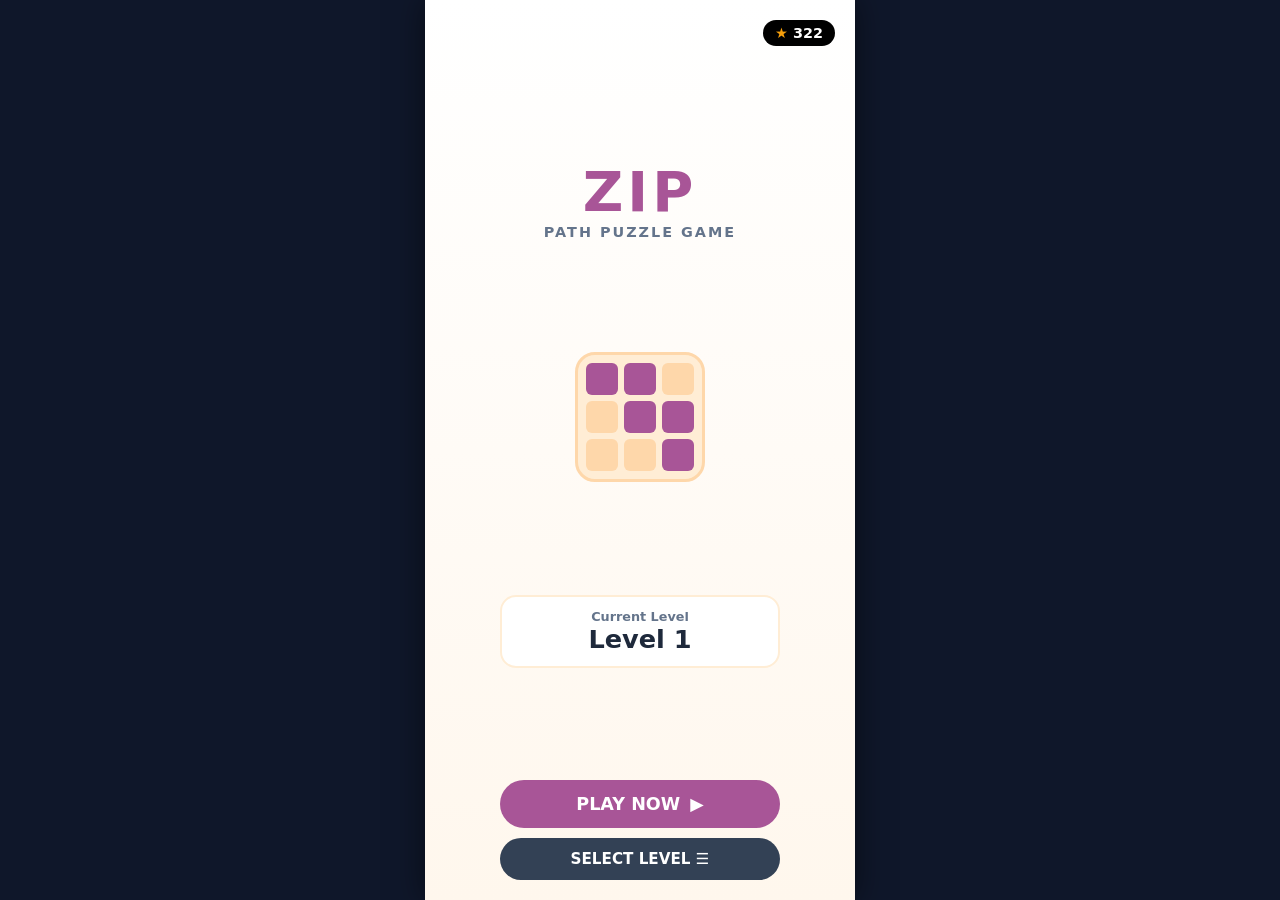
==== index.html @ e4c5a38c "Update index.html" ====
<!DOCTYPE html>
<html lang="en">
<head>
  <meta charset="UTF-8">
  <meta name="viewport" content="width=device-width, initial-scale=1.0, maximum-scale=1.0, user-scalable=no, viewport-fit=cover">
  <title>ZIP Path Puzzle Game</title>
  <link rel="stylesheet" href="style.css">
</head>
<body>

  <div class="mobile-frame">
    
    <!-- NOTIFICATION TOAST BANNER -->
    <div id="toast-banner" class="toast-notification">
      <span>⚠️</span>
      <span id="toast-msg">Level Incomplete!</span>
    </div>

    <!-- HOME SCREEN -->
    <div id="home-screen" class="screen active">
      <div class="home-body">
        <div class="home-top">
          <div class="coin-badge coin-display">322</div>
        </div>
        <div>
          <div class="home-logo">ZIP</div>
          <div class="home-tagline">PATH PUZZLE GAME</div>
        </div>
        <div class="home-illustration">
          <div class="mini-cell active-cell"></div>
          <div class="mini-cell active-cell"></div>
          <div class="mini-cell"></div>
          <div class="mini-cell"></div>
          <div class="mini-cell active-cell"></div>
          <div class="mini-cell active-cell"></div>
          <div class="mini-cell"></div>
          <div class="mini-cell"></div>
          <div class="mini-cell active-cell"></div>
        </div>
        <div class="progress-card">
          <div class="progress-card-title">Current Level</div>
          <div class="progress-card-level" id="home-level-label">Level 1</div>
        </div>
        <div class="home-buttons-group">
          <button class="btn-play-now" id="home-play-btn" type="button">
            <span>PLAY NOW</span>
            <span>▶</span>
          </button>
          <button class="btn-home-menu" id="home-menu-btn" type="button">SELECT LEVEL ☰</button>
        </div>
      </div>
    </div>

    <!-- LEVEL MENU SCREEN -->
    <div id="menu-screen" class="screen">
      <div class="top-bar">
        <button class="icon-btn" id="menu-back-btn">‹</button>
        <div style="font-weight: bold; font-size: 1rem;">Select Level</div>
        <div class="coin-badge coin-display">322</div>
      </div>
      <div class="jump-level-box">
        <input type="number" id="jump-input" placeholder="Enter Level (e.g. 105)" min="1">
        <button id="jump-btn">Go</button>
      </div>
      <div class="level-container">
        <div id="level-grid-menu" class="level-grid"></div>
      </div>
      <div class="pagination-bar">
        <button id="prev-page-btn">‹ Prev</button>
        <span id="page-info-label" style="font-weight:bold; font-size:0.8rem;">Page 1</span>
        <button id="next-page-btn">Next ›</button>
      </div>
    </div>

    <!-- GAME PLAY SCREEN -->
    <div id="game-screen" class="screen">
      <div class="top-bar">
        <button class="icon-btn" id="open-menu-btn">‹</button>
        <div style="text-align:center;">
          <div class="zip-logo-img">ZIP</div>
          <div class="level-subtitle" id="level-display">Level 1</div>
        </div>
        <div class="coin-badge coin-display">322</div>
      </div>

      <div class="game-body">
        <div class="grid-container" id="grid-container">
          <svg class="svg-layer" id="svg-path-layer"></svg>
          <div id="grid" class="grid-board"></div>
        </div>
      </div>

      <div class="action-container">
        <button class="btn-clean" id="clean-btn">
          <span>Clean</span>
          <span style="font-size:0.8rem;">8 ★</span>
        </button>
        <button class="btn-share" id="share-btn">
          <span>➔</span>
          <span>Share</span>
        </button>
      </div>

      <div class="ad-banner">
        <div style="display:flex; align-items:center; gap:8px;">
          <div style="background:var(--coin-yellow); width:24px; height:24px; border-radius:50%; display:flex; align-items:center; justify-content:center; color:white; font-size:0.75rem;">★</div>
          <div>
            <div style="font-weight: bold; font-size: 0.75rem;">Remove ads</div>
            <div style="font-size: 0.65rem; color: #64748b;">Get rid of ads forever for $2.99</div>
          </div>
        </div>
      </div>
    </div>

    <!-- WIN MODAL -->
    <div id="win-modal" class="modal">
      <div class="modal-card">
        <h2 style="color:var(--path-color)">Level Cleared! 🎉</h2>
        <p style="margin-top:8px; font-weight: 600; font-size:0.9rem;" id="win-msg">+10 Coins Earned!</p>
        <button class="btn-next" id="next-lvl-btn">Next Level ➔</button>
      </div>
    </div>

  </div>

  <script src="script.js"></script>
</body>
</html>
---- style.css ----
:root {
  --bg-color: #ffffff;
  --grid-bg: #ffedd5;
  --grid-line: #fed7aa;
  --path-color: #a85597;
  --circle-green: #22c55e;
  --btn-cyan: #06b6d4;
  --btn-orange: #f97316;
  --coin-yellow: #f59e0b;
  --card-purple: #8b5cf6;
  --card-locked: #94a3b8;
  --wall-color: #ef4444;
}

* {
  box-sizing: border-box;
  margin: 0;
  padding: 0;
  font-family:
    "Segoe UI",
    system-ui,
    -apple-system,
    sans-serif;
  user-select: none;
  -webkit-user-select: none;
  touch-action: manipulation;
}

html,
body {
  width: 100%;
  height: 100%;
  overflow: hidden;
  background-color: #0f172a;
  display: flex;
  justify-content: center;
  align-items: center;
}

.mobile-frame {
  width: 100vw;
  height: 100dvh;
  max-width: 430px;
  background: var(--bg-color);
  box-shadow: 0 0 30px rgba(0, 0, 0, 0.5);
  display: flex;
  flex-direction: column;
  position: relative;
  overflow: hidden;
}

/* IN-APP NOTIFICATION TOAST BAR */
.toast-notification {
  position: absolute;
  top: -70px;
  left: 50%;
  transform: translateX(-50%);
  width: 90%;
  max-width: 380px;
  background: #ef4444;
  color: white;
  padding: 12px 16px;
  border-radius: 12px;
  font-size: 0.85rem;
  font-weight: 700;
  text-align: center;
  box-shadow: 0 8px 20px rgba(239, 68, 68, 0.4);
  z-index: 200;
  transition: top 0.4s cubic-bezier(0.175, 0.885, 0.32, 1.275);
  display: flex;
  align-items: center;
  justify-content: center;
  gap: 8px;
}

.toast-notification.show {
  top: 15px;
}

.screen {
  display: none;
  flex-direction: column;
  height: 100%;
  width: 100%;
}

.screen.active {
  display: flex;
}

.coin-badge {
  background: #000000;
  color: #ffffff;
  padding: 5px 12px;
  border-radius: 20px;
  font-weight: bold;
  font-size: 0.9rem;
  display: flex;
  align-items: center;
  gap: 5px;
}

.coin-badge::before {
  content: "★";
  color: var(--coin-yellow);
}

.home-body {
  flex: 1;
  display: flex;
  flex-direction: column;
  align-items: center;
  justify-content: space-between;
  padding: 20px;
  background: linear-gradient(180deg, #ffffff 0%, #fff7ed 100%);
  text-align: center;
}

.home-top {
  width: 100%;
  display: flex;
  justify-content: flex-end;
}
.home-logo {
  font-size: 3.5rem;
  font-weight: 900;
  color: var(--path-color);
  letter-spacing: 4px;
}
.home-tagline {
  font-size: 0.9rem;
  font-weight: 700;
  color: #64748b;
  letter-spacing: 2px;
}

.home-illustration {
  width: min(35vw, 130px);
  height: min(35vw, 130px);
  background: var(--grid-bg);
  border: 3px solid var(--grid-line);
  border-radius: 20px;
  display: grid;
  grid-template-columns: repeat(3, 1fr);
  gap: 6px;
  padding: 8px;
}

.home-illustration .mini-cell {
  background: #fed7aa;
  border-radius: 6px;
}
.home-illustration .mini-cell.active-cell {
  background: var(--path-color);
}

.progress-card {
  background: #ffffff;
  border: 2px solid #ffedd5;
  padding: 12px 25px;
  border-radius: 16px;
  width: 100%;
  max-width: 280px;
}

.progress-card-title {
  font-size: 0.8rem;
  color: #64748b;
  font-weight: 700;
}
.progress-card-level {
  font-size: 1.6rem;
  font-weight: 900;
  color: #1e293b;
}

.home-buttons-group {
  width: 100%;
  max-width: 280px;
  display: flex;
  flex-direction: column;
  gap: 10px;
}

.btn-play-now {
  background: var(--path-color);
  color: white;
  border: none;
  padding: 14px;
  border-radius: 30px;
  font-size: 1.1rem;
  font-weight: 900;
  cursor: pointer;
  display: flex;
  align-items: center;
  justify-content: center;
  gap: 10px;
}

.btn-home-menu {
  background: #334155;
  color: white;
  border: none;
  padding: 12px;
  border-radius: 30px;
  font-size: 0.95rem;
  font-weight: 800;
  cursor: pointer;
}

.top-bar {
  padding: 10px 15px;
  display: flex;
  justify-content: space-between;
  align-items: center;
  background: #ffffff;
  border-bottom: 1px solid #f1f5f9;
  height: 60px;
  flex-shrink: 0;
}

.icon-btn {
  background: none;
  border: none;
  font-size: 1.8rem;
  font-weight: bold;
  color: #334155;
  cursor: pointer;
}
.zip-logo-img {
  font-size: 1.6rem;
  font-weight: 900;
  color: var(--path-color);
  line-height: 1;
}
.level-subtitle {
  font-size: 0.85rem;
  font-weight: 700;
  color: #1e293b;
}

.jump-level-box {
  padding: 8px 15px;
  background: #f8fafc;
  display: flex;
  gap: 8px;
  border-bottom: 1px solid #e2e8f0;
}
.jump-level-box input {
  flex: 1;
  padding: 8px;
  border: 1px solid #cbd5e1;
  border-radius: 8px;
}
.jump-level-box button {
  background: var(--path-color);
  color: white;
  border: none;
  padding: 8px 15px;
  border-radius: 8px;
  font-weight: bold;
}

.level-container {
  flex: 1;
  overflow-y: auto;
  padding: 12px;
}
.level-grid {
  display: grid;
  grid-template-columns: repeat(4, 1fr);
  gap: 8px;
}

.btn-level-select {
  background: var(--card-purple);
  color: white;
  border: none;
  border-radius: 10px;
  padding: 10px 0;
  font-size: 0.9rem;
  font-weight: bold;
}
.btn-level-select.locked {
  background: var(--card-locked);
  opacity: 0.6;
}

.pagination-bar {
  display: flex;
  justify-content: space-between;
  align-items: center;
  padding: 8px 15px;
  background: #ffffff;
  border-top: 1px solid #e2e8f0;
}
.pagination-bar button {
  background: #334155;
  color: white;
  border: none;
  padding: 6px 12px;
  border-radius: 8px;
  font-weight: bold;
}

.game-body {
  flex: 1;
  display: flex;
  align-items: center;
  justify-content: center;
  padding: 10px;
  overflow: hidden;
}

.grid-container {
  position: relative;
  background: var(--grid-bg);
  border: 3px solid var(--grid-line);
  border-radius: 12px;
  overflow: hidden;
  max-width: calc(100vw - 30px);
  max-height: calc(100dvh - 220px);
}

.grid-board {
  display: grid;
  touch-action: none;
  position: relative;
  z-index: 2;
}
.svg-layer {
  position: absolute;
  top: 0;
  left: 0;
  width: 100%;
  height: 100%;
  z-index: 3;
  pointer-events: none;
}

.cell {
  box-sizing: border-box;
  border: 1px solid var(--grid-line);
  display: flex;
  align-items: center;
  justify-content: center;
  position: relative;
}

.cell.visited {
  background-color: rgba(168, 85, 151, 0.15) !important;
}

.num-badge {
  width: min(70%, 32px);
  height: min(70%, 32px);
  background-color: var(--circle-green);
  color: white;
  border-radius: 50%;
  display: flex;
  align-items: center;
  justify-content: center;
  font-weight: 800;
  font-size: min(3.2vw, 0.85rem);
  z-index: 10;
  border: 2px solid #ffffff;
  box-shadow: 0 2px 4px rgba(0, 0, 0, 0.15);
}

.action-container {
  display: flex;
  gap: 12px;
  padding: 10px 15px;
}
.btn-clean {
  flex: 1;
  background: var(--btn-cyan);
  color: white;
  border: none;
  border-radius: 20px;
  padding: 10px 16px;
  font-weight: 800;
  display: flex;
  justify-content: space-between;
}
.btn-share {
  flex: 1;
  background: var(--btn-orange);
  color: white;
  border: none;
  border-radius: 20px;
  padding: 10px 16px;
  font-weight: 800;
  display: flex;
  align-items: center;
  justify-content: center;
  gap: 6px;
}

.ad-banner {
  background: #ffffff;
  padding: 6px 15px;
  border-top: 1px solid #e2e8f0;
  display: flex;
  align-items: center;
  justify-content: space-between;
}

.modal {
  position: absolute;
  top: 0;
  left: 0;
  right: 0;
  bottom: 0;
  background: rgba(15, 23, 42, 0.75);
  backdrop-filter: blur(4px);
  display: none;
  align-items: center;
  justify-content: center;
  z-index: 100;
}
.modal.active {
  display: flex;
}
.modal-card {
  background: white;
  padding: 20px;
  border-radius: 18px;
  text-align: center;
  width: 80%;
}
.btn-next {
  background: var(--path-color);
  color: white;
  border: none;
  padding: 12px;
  border-radius: 10px;
  font-weight: bold;
  margin-top: 12px;
  width: 100%;
}
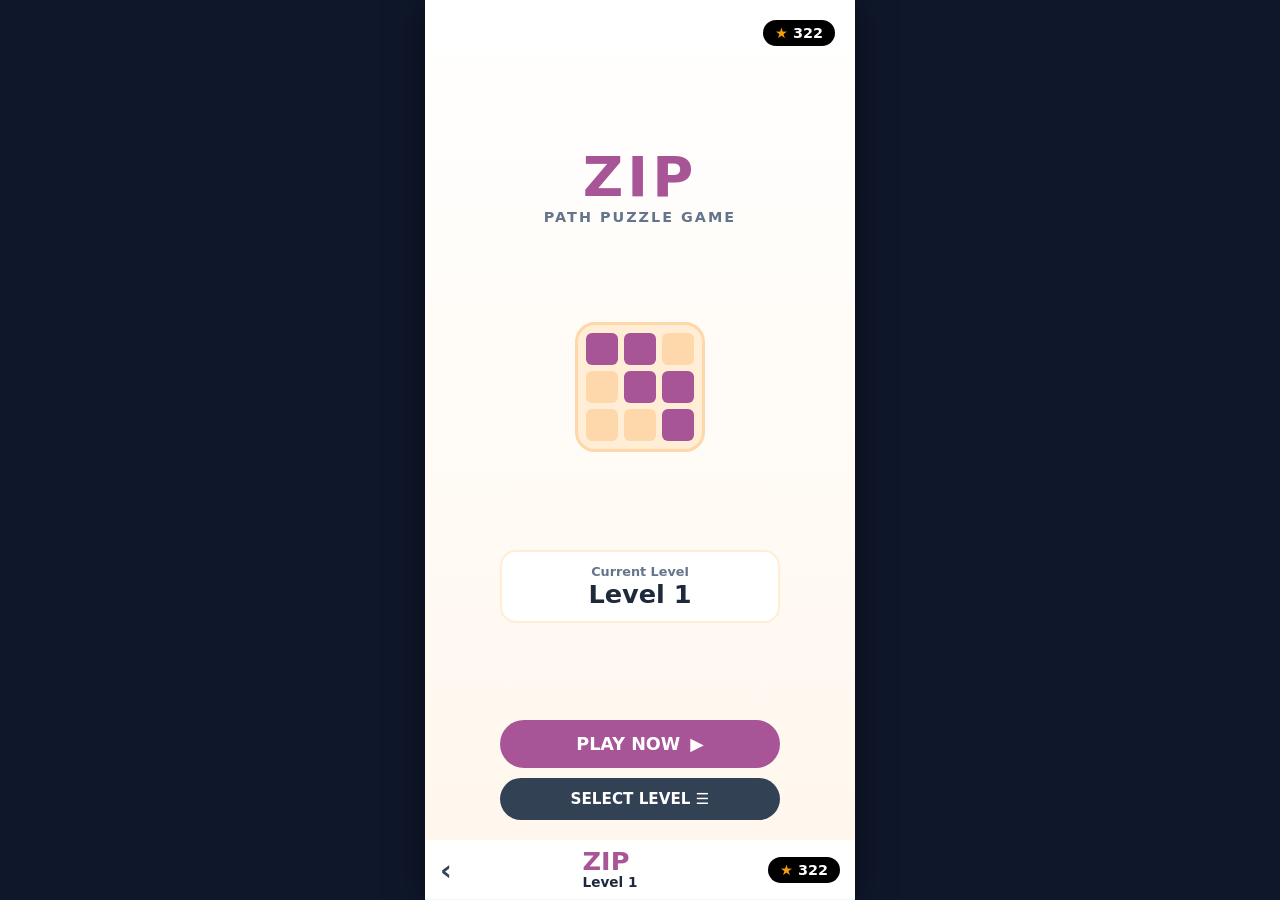
==== commit 29a97956: "Update index.html" ====
--- a/index.html
+++ b/index.html
@@ -73,6 +73,15 @@
     </div>
 
     <!-- GAME PLAY SCREEN -->
+    <div class="top-bar">
+        <button class="icon-btn" id="open-menu-btn">‹</button>
+        <div class="top-bar-center">
+        <div class="zip-logo-img">ZIP</div>
+        <div class="level-subtitle" id="level-display">Level 1</div>
+        </div>
+         <div class="coin-badge coin-display">322</div>
+    </div>
+    
     <div id="game-screen" class="screen">
       <div class="top-bar">
         <button class="icon-btn" id="open-menu-btn">‹</button>
--- a/style.css
+++ b/style.css
@@ -314,19 +314,20 @@
 
 .grid-container {
   position: relative;
-  background: var(--grid-bg);
-  border: 3px solid var(--grid-line);
+  display: inline-block;
+  margin: 0 auto;
+  touch-action: none;
+}
+
+.grid-board {
+  position: relative;
+  z-index: 1;
+  display: grid;
+  gap: 0;
+  background-color: #f3e8f4;
+  border: 2px solid #e0cbe2;
   border-radius: 12px;
   overflow: hidden;
-  max-width: calc(100vw - 30px);
-  max-height: calc(100dvh - 220px);
-}
-
-.grid-board {
-  display: grid;
-  touch-action: none;
-  position: relative;
-  z-index: 2;
 }
 .svg-layer {
   position: absolute;
@@ -334,17 +335,18 @@
   left: 0;
   width: 100%;
   height: 100%;
-  z-index: 3;
   pointer-events: none;
+  z-index: 2; /* Line Grid ke upar draw hogi */
 }
 
 .cell {
+  position: relative;
+  display: flex;
+  align-items: center;
+  justify-content: center;
   box-sizing: border-box;
-  border: 1px solid var(--grid-line);
-  display: flex;
-  align-items: center;
-  justify-content: center;
-  position: relative;
+  border: 1px solid rgba(210, 175, 215, 0.45);
+  user-select: none;
 }
 
 .cell.visited {
@@ -352,19 +354,23 @@
 }
 
 .num-badge {
-  width: min(70%, 32px);
-  height: min(70%, 32px);
-  background-color: var(--circle-green);
-  color: white;
+  position: relative;
+  z-index: 10; /* CRITICAL: Purple line ke hamesha UPAR dikhega */
+  width: 32px;
+  height: 32px;
+  background: #22c55e; /* Bright Green Circle */
+  color: #ffffff;
+  font-weight: 800;
+  font-size: 1.05rem;
+  font-family: Arial, sans-serif;
   border-radius: 50%;
   display: flex;
   align-items: center;
   justify-content: center;
-  font-weight: 800;
-  font-size: min(3.2vw, 0.85rem);
-  z-index: 10;
-  border: 2px solid #ffffff;
-  box-shadow: 0 2px 4px rgba(0, 0, 0, 0.15);
+  border: 2px solid #ffffff; /* White Ring Border */
+  box-shadow: 0 3px 6px rgba(0, 0, 0, 0.22);
+  pointer-events: none; /* Touch/Drag uninterrupted rahega */
+  user-select: none;
 }
 
 .action-container {
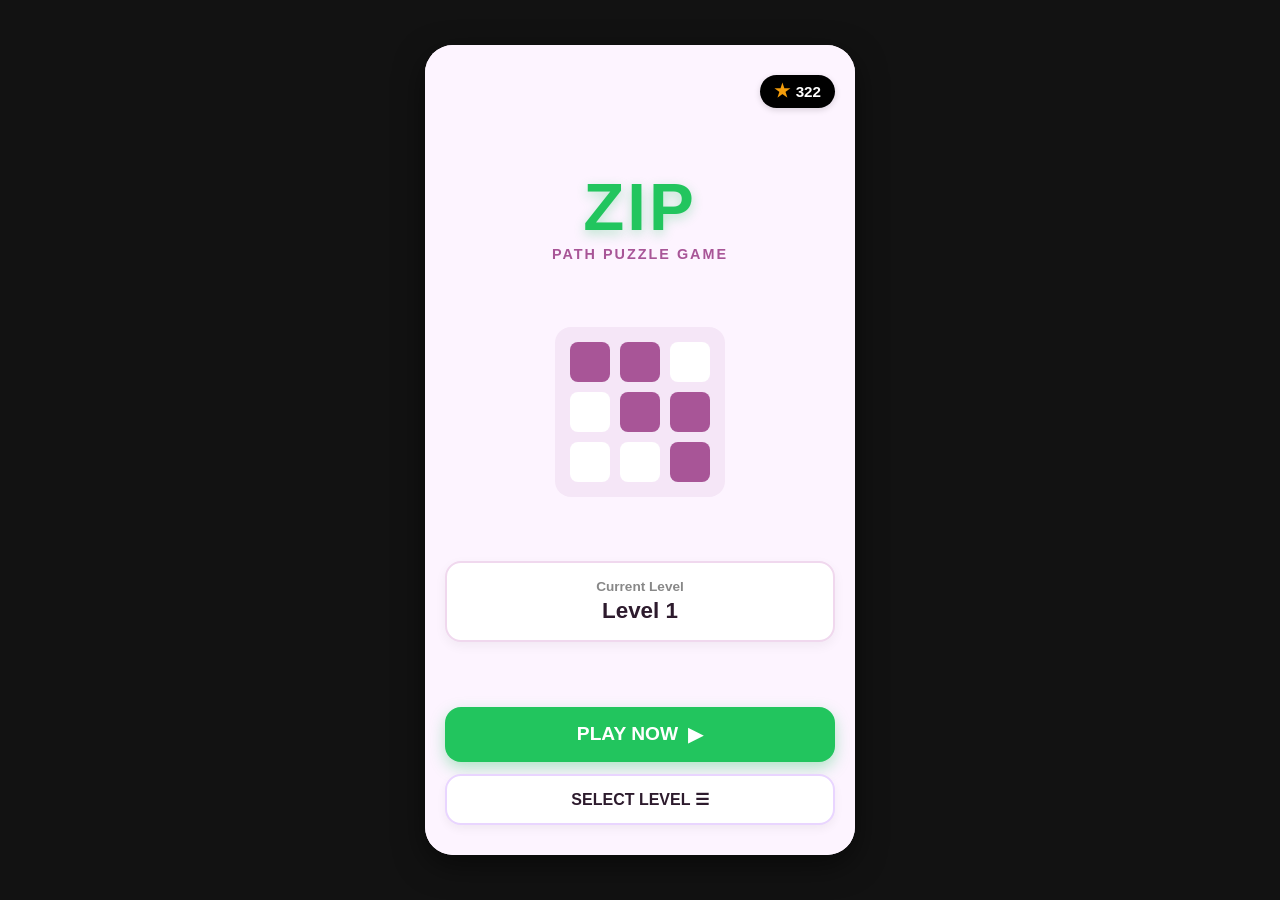
==== commit d26bf6f5: "Update index.html" ====
--- a/index.html
+++ b/index.html
@@ -72,54 +72,45 @@
       </div>
     </div>
 
-    <!-- GAME PLAY SCREEN -->
-    <div class="top-bar">
-        <button class="icon-btn" id="open-menu-btn">‹</button>
-        <div class="top-bar-center">
-        <div class="zip-logo-img">ZIP</div>
-        <div class="level-subtitle" id="level-display">Level 1</div>
+          <!-- GAME PLAY SCREEN -->
+      <div id="game-screen" class="screen">
+        <div class="top-bar">
+          <button class="icon-btn" id="open-menu-btn" type="button">‹</button>
+          <div class="top-bar-center">
+            <div class="zip-logo-img">ZIP</div>
+            <div class="level-subtitle" id="level-display">Level 1</div>
+          </div>
+          <div class="coin-badge coin-display">322</div>
         </div>
-         <div class="coin-badge coin-display">322</div>
-    </div>
-    
-    <div id="game-screen" class="screen">
-      <div class="top-bar">
-        <button class="icon-btn" id="open-menu-btn">‹</button>
-        <div style="text-align:center;">
-          <div class="zip-logo-img">ZIP</div>
-          <div class="level-subtitle" id="level-display">Level 1</div>
+      
+        <div class="game-body">
+          <div class="grid-container" id="grid-container">
+            <svg class="svg-layer" id="svg-path-layer"></svg>
+            <div id="grid" class="grid-board"></div>
+          </div>
         </div>
-        <div class="coin-badge coin-display">322</div>
-      </div>
-
-      <div class="game-body">
-        <div class="grid-container" id="grid-container">
-          <svg class="svg-layer" id="svg-path-layer"></svg>
-          <div id="grid" class="grid-board"></div>
+      
+        <div class="action-container">
+          <button class="btn-clean" id="clean-btn" type="button">
+            <span>Clean</span>
+            <span style="font-size:0.8rem;">8 ★</span>
+          </button>
+          <button class="btn-share" id="share-btn" type="button">
+            <span>➔</span>
+            <span>Share</span>
+          </button>
         </div>
-      </div>
-
-      <div class="action-container">
-        <button class="btn-clean" id="clean-btn">
-          <span>Clean</span>
-          <span style="font-size:0.8rem;">8 ★</span>
-        </button>
-        <button class="btn-share" id="share-btn">
-          <span>➔</span>
-          <span>Share</span>
-        </button>
-      </div>
-
-      <div class="ad-banner">
-        <div style="display:flex; align-items:center; gap:8px;">
-          <div style="background:var(--coin-yellow); width:24px; height:24px; border-radius:50%; display:flex; align-items:center; justify-content:center; color:white; font-size:0.75rem;">★</div>
-          <div>
-            <div style="font-weight: bold; font-size: 0.75rem;">Remove ads</div>
-            <div style="font-size: 0.65rem; color: #64748b;">Get rid of ads forever for $2.99</div>
+      
+        <div class="ad-banner">
+          <div style="display:flex; align-items:center; gap:8px;">
+            <div style="background:var(--coin-yellow); width:24px; height:24px; border-radius:50%; display:flex; align-items:center; justify-content:center; color:white; font-size:0.75rem;">★</div>
+            <div>
+              <div style="font-weight: bold; font-size: 0.75rem;">Remove ads</div>
+              <div style="font-size: 0.65rem; color: #64748b;">Get rid of ads forever for $2.99</div>
+            </div>
           </div>
         </div>
       </div>
-    </div>
 
     <!-- WIN MODAL -->
     <div id="win-modal" class="modal">
--- a/style.css
+++ b/style.css
@@ -1,315 +1,156 @@
 :root {
-  --bg-color: #ffffff;
-  --grid-bg: #ffedd5;
-  --grid-line: #fed7aa;
-  --path-color: #a85597;
-  --circle-green: #22c55e;
-  --btn-cyan: #06b6d4;
-  --btn-orange: #f97316;
+  --bg-color: #fdf4ff;
+  --card-bg: #ffffff;
+  --primary-purple: #a85597;
+  --text-dark: #2d1b2d;
   --coin-yellow: #f59e0b;
-  --card-purple: #8b5cf6;
-  --card-locked: #94a3b8;
-  --wall-color: #ef4444;
+  --green-badge: #22c55e;
+  --grid-border: #e0cbe2;
+  --grid-bg: #f3e8f4;
 }
 
 * {
   box-sizing: border-box;
   margin: 0;
   padding: 0;
-  font-family:
-    "Segoe UI",
-    system-ui,
-    -apple-system,
-    sans-serif;
+  font-family: -apple-system, BlinkMacSystemFont, "Segoe UI", Roboto, Helvetica, Arial, sans-serif;
   user-select: none;
   -webkit-user-select: none;
-  touch-action: manipulation;
-}
-
-html,
+  -webkit-touch-callout: none;
+}
+
 body {
-  width: 100%;
-  height: 100%;
+  background-color: #121212;
+  display: flex;
+  justify-content: center;
+  align-items: center;
+  min-height: 100vh;
   overflow: hidden;
-  background-color: #0f172a;
-  display: flex;
-  justify-content: center;
-  align-items: center;
-}
-
+}
+
+/* MOBILE FRAME CONTAINER */
 .mobile-frame {
-  width: 100vw;
-  height: 100dvh;
+  width: 100%;
   max-width: 430px;
+  height: 100vh;
+  max-height: 920px;
   background: var(--bg-color);
-  box-shadow: 0 0 30px rgba(0, 0, 0, 0.5);
+  position: relative;
   display: flex;
   flex-direction: column;
-  position: relative;
+  box-shadow: 0 10px 30px rgba(0, 0, 0, 0.5);
   overflow: hidden;
 }
 
-/* IN-APP NOTIFICATION TOAST BAR */
-.toast-notification {
-  position: absolute;
-  top: -70px;
-  left: 50%;
-  transform: translateX(-50%);
-  width: 90%;
-  max-width: 380px;
-  background: #ef4444;
-  color: white;
-  padding: 12px 16px;
-  border-radius: 12px;
-  font-size: 0.85rem;
-  font-weight: 700;
-  text-align: center;
-  box-shadow: 0 8px 20px rgba(239, 68, 68, 0.4);
-  z-index: 200;
-  transition: top 0.4s cubic-bezier(0.175, 0.885, 0.32, 1.275);
-  display: flex;
-  align-items: center;
-  justify-content: center;
-  gap: 8px;
-}
-
-.toast-notification.show {
-  top: 15px;
-}
-
+@media (min-width: 430px) {
+  .mobile-frame {
+    height: 90vh;
+    border-radius: 28px;
+  }
+}
+
+/* SCREEN MANAGEMENT */
 .screen {
   display: none;
   flex-direction: column;
   height: 100%;
   width: 100%;
+  position: absolute;
+  top: 0;
+  left: 0;
+  background: var(--bg-color);
 }
 
 .screen.active {
   display: flex;
+}
+
+/* TOP BAR (CENTERED GREEN ZIP & MEDIUM LEVEL) */
+.top-bar {
+  display: flex;
+  align-items: center;
+  justify-content: space-between;
+  padding: 14px 20px;
+  background: transparent;
+  position: relative;
+  z-index: 20;
+}
+
+.top-bar-center {
+  display: flex;
+  flex-direction: column;
+  align-items: center;
+  justify-content: center;
+  text-align: center;
+  flex-grow: 1;
+}
+
+/* GREEN ZIP HEADING (BIG & CENTERED) */
+.zip-logo-img {
+  font-size: 2.5rem;
+  font-weight: 900;
+  color: var(--green-badge); /* BRIGHT GREEN COLOR */
+  letter-spacing: 2px;
+  line-height: 1;
+  text-shadow: 0 3px 6px rgba(34, 197, 94, 0.25);
+}
+
+/* LEVEL SUBTITLE (MEDIUM SIZE DIRECTLY BELOW ZIP) */
+.level-subtitle {
+  font-size: 1.15rem;
+  font-weight: 800;
+  color: #6b21a8;
+  margin-top: 4px;
+}
+
+/* ICON BUTTONS & COIN BADGE */
+.icon-btn {
+  background: #ffffff;
+  border: 2px solid #e9d5ff;
+  border-radius: 50%;
+  width: 42px;
+  height: 42px;
+  font-size: 1.5rem;
+  font-weight: bold;
+  color: var(--text-dark);
+  display: flex;
+  align-items: center;
+  justify-content: center;
+  cursor: pointer;
+  box-shadow: 0 2px 5px rgba(0,0,0,0.08);
+  transition: transform 0.1s;
+}
+
+.icon-btn:active {
+  transform: scale(0.92);
 }
 
 .coin-badge {
   background: #000000;
   color: #ffffff;
-  padding: 5px 12px;
   border-radius: 20px;
-  font-weight: bold;
-  font-size: 0.9rem;
-  display: flex;
-  align-items: center;
-  gap: 5px;
+  padding: 6px 14px;
+  font-weight: 800;
+  font-size: 0.95rem;
+  display: flex;
+  align-items: center;
+  gap: 6px;
+  box-shadow: 0 2px 6px rgba(0,0,0,0.15);
 }
 
 .coin-badge::before {
   content: "★";
   color: var(--coin-yellow);
-}
-
-.home-body {
-  flex: 1;
-  display: flex;
-  flex-direction: column;
-  align-items: center;
-  justify-content: space-between;
-  padding: 20px;
-  background: linear-gradient(180deg, #ffffff 0%, #fff7ed 100%);
-  text-align: center;
-}
-
-.home-top {
-  width: 100%;
-  display: flex;
-  justify-content: flex-end;
-}
-.home-logo {
-  font-size: 3.5rem;
-  font-weight: 900;
-  color: var(--path-color);
-  letter-spacing: 4px;
-}
-.home-tagline {
-  font-size: 0.9rem;
-  font-weight: 700;
-  color: #64748b;
-  letter-spacing: 2px;
-}
-
-.home-illustration {
-  width: min(35vw, 130px);
-  height: min(35vw, 130px);
-  background: var(--grid-bg);
-  border: 3px solid var(--grid-line);
-  border-radius: 20px;
-  display: grid;
-  grid-template-columns: repeat(3, 1fr);
-  gap: 6px;
-  padding: 8px;
-}
-
-.home-illustration .mini-cell {
-  background: #fed7aa;
-  border-radius: 6px;
-}
-.home-illustration .mini-cell.active-cell {
-  background: var(--path-color);
-}
-
-.progress-card {
-  background: #ffffff;
-  border: 2px solid #ffedd5;
-  padding: 12px 25px;
-  border-radius: 16px;
-  width: 100%;
-  max-width: 280px;
-}
-
-.progress-card-title {
-  font-size: 0.8rem;
-  color: #64748b;
-  font-weight: 700;
-}
-.progress-card-level {
-  font-size: 1.6rem;
-  font-weight: 900;
-  color: #1e293b;
-}
-
-.home-buttons-group {
-  width: 100%;
-  max-width: 280px;
-  display: flex;
-  flex-direction: column;
-  gap: 10px;
-}
-
-.btn-play-now {
-  background: var(--path-color);
-  color: white;
-  border: none;
-  padding: 14px;
-  border-radius: 30px;
   font-size: 1.1rem;
-  font-weight: 900;
-  cursor: pointer;
-  display: flex;
-  align-items: center;
-  justify-content: center;
-  gap: 10px;
-}
-
-.btn-home-menu {
-  background: #334155;
-  color: white;
-  border: none;
-  padding: 12px;
-  border-radius: 30px;
-  font-size: 0.95rem;
-  font-weight: 800;
-  cursor: pointer;
-}
-
-.top-bar {
-  padding: 10px 15px;
-  display: flex;
-  justify-content: space-between;
-  align-items: center;
-  background: #ffffff;
-  border-bottom: 1px solid #f1f5f9;
-  height: 60px;
-  flex-shrink: 0;
-}
-
-.icon-btn {
-  background: none;
-  border: none;
-  font-size: 1.8rem;
-  font-weight: bold;
-  color: #334155;
-  cursor: pointer;
-}
-.zip-logo-img {
-  font-size: 1.6rem;
-  font-weight: 900;
-  color: var(--path-color);
-  line-height: 1;
-}
-.level-subtitle {
-  font-size: 0.85rem;
-  font-weight: 700;
-  color: #1e293b;
-}
-
-.jump-level-box {
-  padding: 8px 15px;
-  background: #f8fafc;
-  display: flex;
-  gap: 8px;
-  border-bottom: 1px solid #e2e8f0;
-}
-.jump-level-box input {
-  flex: 1;
-  padding: 8px;
-  border: 1px solid #cbd5e1;
-  border-radius: 8px;
-}
-.jump-level-box button {
-  background: var(--path-color);
-  color: white;
-  border: none;
-  padding: 8px 15px;
-  border-radius: 8px;
-  font-weight: bold;
-}
-
-.level-container {
-  flex: 1;
-  overflow-y: auto;
-  padding: 12px;
-}
-.level-grid {
-  display: grid;
-  grid-template-columns: repeat(4, 1fr);
-  gap: 8px;
-}
-
-.btn-level-select {
-  background: var(--card-purple);
-  color: white;
-  border: none;
-  border-radius: 10px;
-  padding: 10px 0;
-  font-size: 0.9rem;
-  font-weight: bold;
-}
-.btn-level-select.locked {
-  background: var(--card-locked);
-  opacity: 0.6;
-}
-
-.pagination-bar {
-  display: flex;
-  justify-content: space-between;
-  align-items: center;
-  padding: 8px 15px;
-  background: #ffffff;
-  border-top: 1px solid #e2e8f0;
-}
-.pagination-bar button {
-  background: #334155;
-  color: white;
-  border: none;
-  padding: 6px 12px;
-  border-radius: 8px;
-  font-weight: bold;
-}
-
+}
+
+/* GAME BOARD & CONTAINER */
 .game-body {
   flex: 1;
   display: flex;
   align-items: center;
   justify-content: center;
   padding: 10px;
-  overflow: hidden;
 }
 
 .grid-container {
@@ -319,16 +160,28 @@
   touch-action: none;
 }
 
+/* BOARD GRID */
 .grid-board {
   position: relative;
-  z-index: 1;
   display: grid;
   gap: 0;
-  background-color: #f3e8f4;
-  border: 2px solid #e0cbe2;
-  border-radius: 12px;
-  overflow: hidden;
-}
+  background-color: var(--grid-bg);
+  border: 3px solid var(--grid-border);
+  border-radius: 16px;
+  box-shadow: 0 8px 20px rgba(168, 85, 151, 0.15);
+}
+
+.cell {
+  position: relative;
+  display: flex;
+  align-items: center;
+  justify-content: center;
+  box-sizing: border-box;
+  border: 1px solid rgba(210, 175, 215, 0.45);
+  user-select: none;
+}
+
+/* SVG PATH LINE LAYER - Z-INDEX: 2 */
 .svg-layer {
   position: absolute;
   top: 0;
@@ -336,112 +189,333 @@
   width: 100%;
   height: 100%;
   pointer-events: none;
-  z-index: 2; /* Line Grid ke upar draw hogi */
-}
-
-.cell {
-  position: relative;
-  display: flex;
-  align-items: center;
-  justify-content: center;
-  box-sizing: border-box;
-  border: 1px solid rgba(210, 175, 215, 0.45);
-  user-select: none;
-}
-
-.cell.visited {
-  background-color: rgba(168, 85, 151, 0.15) !important;
-}
-
+  z-index: 2; /* Purple line board ke upar drawing karegi */
+}
+
+/* GREEN NUMBER BADGE - Z-INDEX: 10 (LINE KE HAMESHA UPAR RAHENGA) */
 .num-badge {
   position: relative;
-  z-index: 10; /* CRITICAL: Purple line ke hamesha UPAR dikhega */
-  width: 32px;
-  height: 32px;
-  background: #22c55e; /* Bright Green Circle */
-  color: #ffffff;
-  font-weight: 800;
-  font-size: 1.05rem;
+  z-index: 10; /* PURPLE SVG LINE KE HAMESHA UPAR DIKHEGA */
+  width: 36px;
+  height: 36px;
+  background: var(--green-badge); /* SOLID GREEN BADGE */
+  color: #ffffff;
+  font-weight: 800;
+  font-size: 1.15rem;
   font-family: Arial, sans-serif;
   border-radius: 50%;
   display: flex;
   align-items: center;
   justify-content: center;
-  border: 2px solid #ffffff; /* White Ring Border */
-  box-shadow: 0 3px 6px rgba(0, 0, 0, 0.22);
-  pointer-events: none; /* Touch/Drag uninterrupted rahega */
+  border: 2.5px solid #ffffff; /* Smooth White Ring */
+  box-shadow: 0 3px 8px rgba(0, 0, 0, 0.25);
+  pointer-events: none;
   user-select: none;
 }
 
+/* HOME SCREEN STYLES */
+.home-body {
+  flex: 1;
+  display: flex;
+  flex-direction: column;
+  justify-content: space-between;
+  align-items: center;
+  padding: 30px 20px;
+  text-align: center;
+}
+
+.home-top {
+  width: 100%;
+  display: flex;
+  justify-content: flex-end;
+}
+
+.home-logo {
+  font-size: 4.2rem;
+  font-weight: 900;
+  color: var(--green-badge);
+  letter-spacing: 3px;
+  line-height: 1;
+  text-shadow: 0 4px 12px rgba(34, 197, 94, 0.3);
+}
+
+.home-tagline {
+  font-size: 0.9rem;
+  font-weight: 800;
+  color: var(--primary-purple);
+  letter-spacing: 2px;
+  margin-top: 6px;
+}
+
+.home-illustration {
+  display: grid;
+  grid-template-columns: repeat(3, 40px);
+  gap: 10px;
+  background: #f5e6f7;
+  padding: 15px;
+  border-radius: 16px;
+}
+
+.mini-cell {
+  width: 40px;
+  height: 40px;
+  background: #ffffff;
+  border-radius: 8px;
+}
+
+.mini-cell.active-cell {
+  background: var(--primary-purple);
+}
+
+.progress-card {
+  background: #ffffff;
+  width: 100%;
+  padding: 16px;
+  border-radius: 16px;
+  border: 2px solid #f0d8ee;
+  box-shadow: 0 4px 12px rgba(0,0,0,0.05);
+}
+
+.progress-card-title {
+  font-size: 0.85rem;
+  color: #888;
+  font-weight: 600;
+}
+
+.progress-card-level {
+  font-size: 1.4rem;
+  font-weight: 800;
+  color: var(--text-dark);
+  margin-top: 4px;
+}
+
+.home-buttons-group {
+  width: 100%;
+  display: flex;
+  flex-direction: column;
+  gap: 12px;
+}
+
+.btn-play-now {
+  background: #22c55e;
+  color: #ffffff;
+  border: none;
+  border-radius: 16px;
+  padding: 16px;
+  font-size: 1.2rem;
+  font-weight: 800;
+  display: flex;
+  align-items: center;
+  justify-content: center;
+  gap: 10px;
+  cursor: pointer;
+  box-shadow: 0 6px 15px rgba(34, 197, 94, 0.35);
+  transition: transform 0.1s;
+}
+
+.btn-play-now:active {
+  transform: scale(0.97);
+}
+
+.btn-home-menu {
+  background: #ffffff;
+  color: var(--text-dark);
+  border: 2px solid #e9d5ff;
+  border-radius: 16px;
+  padding: 14px;
+  font-size: 1rem;
+  font-weight: 800;
+  cursor: pointer;
+  box-shadow: 0 4px 10px rgba(0,0,0,0.05);
+}
+
+/* BOTTOM ACTION BUTTONS (CLEAN & SHARE) */
 .action-container {
   display: flex;
-  gap: 12px;
-  padding: 10px 15px;
-}
+  justify-content: center;
+  gap: 16px;
+  padding: 10px 20px;
+}
+
 .btn-clean {
   flex: 1;
-  background: var(--btn-cyan);
-  color: white;
+  background: #38bdf8;
+  color: #ffffff;
   border: none;
-  border-radius: 20px;
-  padding: 10px 16px;
-  font-weight: 800;
-  display: flex;
-  justify-content: space-between;
-}
+  padding: 12px;
+  border-radius: 25px;
+  font-weight: 800;
+  font-size: 1rem;
+  display: flex;
+  align-items: center;
+  justify-content: center;
+  gap: 8px;
+  cursor: pointer;
+  box-shadow: 0 4px 10px rgba(56, 189, 248, 0.3);
+}
+
 .btn-share {
   flex: 1;
-  background: var(--btn-orange);
-  color: white;
+  background: #f97316;
+  color: #ffffff;
   border: none;
-  border-radius: 20px;
+  padding: 12px;
+  border-radius: 25px;
+  font-weight: 800;
+  font-size: 1rem;
+  display: flex;
+  align-items: center;
+  justify-content: center;
+  gap: 8px;
+  cursor: pointer;
+  box-shadow: 0 4px 10px rgba(249, 115, 22, 0.3);
+}
+
+/* LEVEL MENU SCREEN */
+.jump-level-box {
+  display: flex;
+  gap: 8px;
+  padding: 10px 20px;
+}
+
+.jump-level-box input {
+  flex: 1;
+  padding: 10px 14px;
+  border-radius: 12px;
+  border: 2px solid #e0cbe2;
+  font-size: 0.95rem;
+  outline: none;
+}
+
+.jump-level-box button {
+  background: var(--primary-purple);
+  color: #fff;
+  border: none;
+  padding: 0 18px;
+  border-radius: 12px;
+  font-weight: 800;
+  cursor: pointer;
+}
+
+.level-container {
+  flex: 1;
+  overflow-y: auto;
+  padding: 10px 20px;
+}
+
+.level-grid {
+  display: grid;
+  grid-template-columns: repeat(4, 1fr);
+  gap: 12px;
+}
+
+.btn-level-select {
+  aspect-ratio: 1;
+  background: #ffffff;
+  border: 2px solid #e0cbe2;
+  border-radius: 14px;
+  font-weight: 800;
+  font-size: 1.1rem;
+  color: var(--text-dark);
+  cursor: pointer;
+  box-shadow: 0 2px 5px rgba(0,0,0,0.05);
+}
+
+.btn-level-select.locked {
+  background: #f3f4f6;
+  color: #9ca3af;
+  border-color: #e5e7eb;
+  cursor: not-allowed;
+}
+
+.pagination-bar {
+  display: flex;
+  align-items: center;
+  justify-content: space-between;
+  padding: 12px 20px;
+  background: #ffffff;
+  border-top: 1px solid #f0d8ee;
+}
+
+.pagination-bar button {
+  background: #f3e8f4;
+  border: none;
+  padding: 8px 14px;
+  border-radius: 8px;
+  font-weight: 700;
+  color: var(--primary-purple);
+  cursor: pointer;
+}
+
+/* AD BANNER */
+.ad-banner {
+  background: #ffffff;
   padding: 10px 16px;
-  font-weight: 800;
-  display: flex;
-  align-items: center;
-  justify-content: center;
-  gap: 6px;
-}
-
-.ad-banner {
-  background: #ffffff;
-  padding: 6px 15px;
-  border-top: 1px solid #e2e8f0;
+  border-top: 1px solid #f0d8ee;
   display: flex;
   align-items: center;
   justify-content: space-between;
 }
 
+/* MODAL & TOAST NOTIFICATIONS */
 .modal {
   position: absolute;
   top: 0;
   left: 0;
-  right: 0;
-  bottom: 0;
-  background: rgba(15, 23, 42, 0.75);
-  backdrop-filter: blur(4px);
+  width: 100%;
+  height: 100%;
+  background: rgba(0, 0, 0, 0.6);
   display: none;
   align-items: center;
   justify-content: center;
   z-index: 100;
 }
+
 .modal.active {
   display: flex;
 }
+
 .modal-card {
-  background: white;
-  padding: 20px;
-  border-radius: 18px;
+  background: #ffffff;
+  width: 80%;
+  padding: 24px;
+  border-radius: 20px;
   text-align: center;
-  width: 80%;
-}
+  box-shadow: 0 10px 25px rgba(0,0,0,0.2);
+}
+
 .btn-next {
-  background: var(--path-color);
-  color: white;
+  margin-top: 16px;
+  background: #22c55e;
+  color: #ffffff;
   border: none;
+  width: 100%;
   padding: 12px;
-  border-radius: 10px;
-  font-weight: bold;
-  margin-top: 12px;
-  width: 100%;
-}
+  border-radius: 12px;
+  font-weight: 800;
+  font-size: 1rem;
+  cursor: pointer;
+}
+
+.toast-notification {
+  position: absolute;
+  top: 20px;
+  left: 50%;
+  transform: translateX(-50%) translateY(-100px);
+  background: #1e293b;
+  color: #ffffff;
+  padding: 10px 18px;
+  border-radius: 25px;
+  font-size: 0.85rem;
+  font-weight: 700;
+  display: flex;
+  align-items: center;
+  gap: 8px;
+  z-index: 200;
+  transition: transform 0.3s cubic-bezier(0.175, 0.885, 0.32, 1.275);
+  box-shadow: 0 4px 12px rgba(0,0,0,0.2);
+}
+
+.toast-notification.show {
+  transform: translateX(-50%) translateY(0);
+}
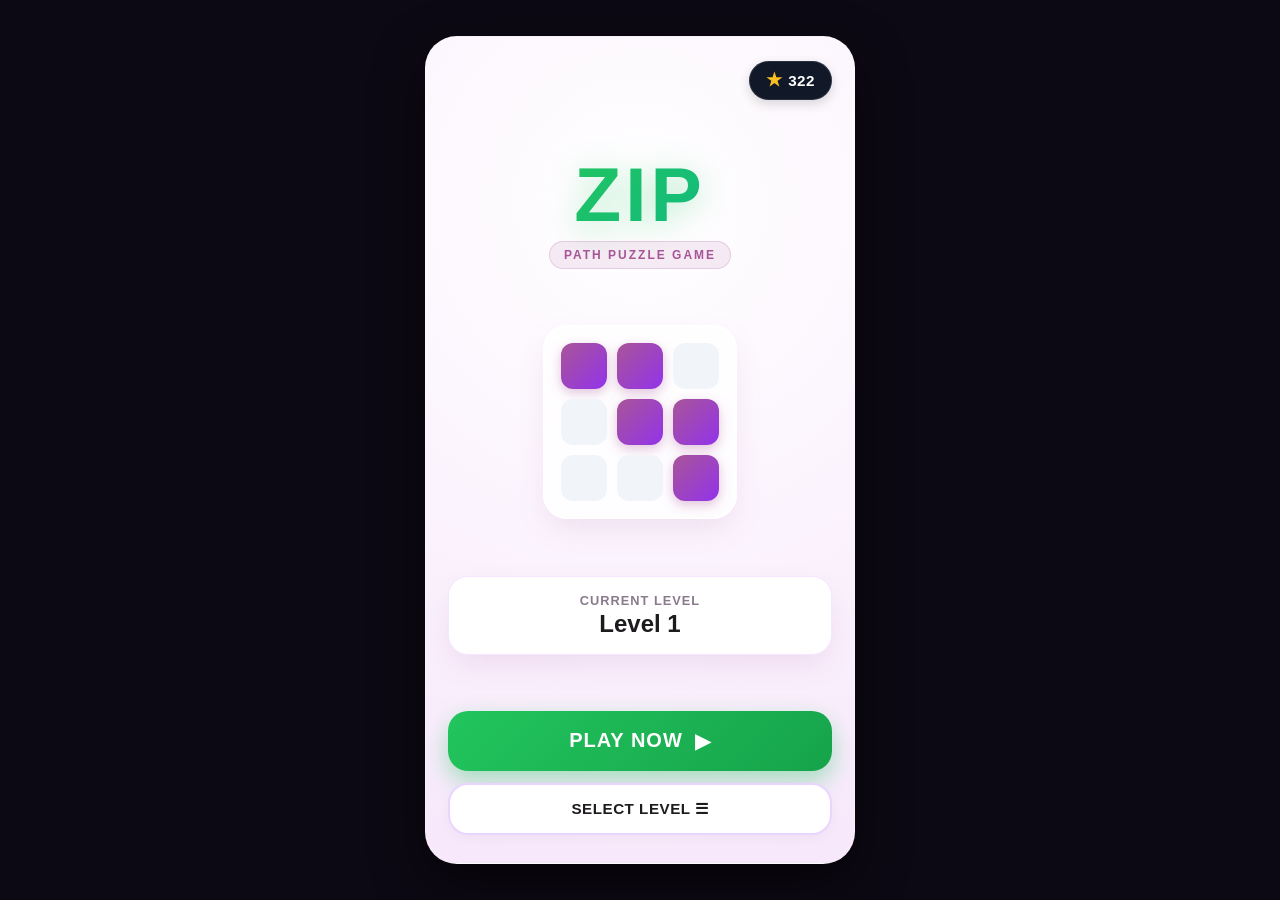
==== commit 13198046: "Update index.html" ====
--- a/index.html
+++ b/index.html
@@ -2,7 +2,7 @@
 <html lang="en">
 <head>
   <meta charset="UTF-8">
-  <meta name="viewport" content="width=device-width, initial-scale=1.0, maximum-scale=1.0, user-scalable=no, viewport-fit=cover">
+  <meta name="viewport" content="width=device-width, initial-scale=1.0, maximum-scale=1.0, user-scalable=no" />
   <title>ZIP Path Puzzle Game</title>
   <link rel="stylesheet" href="style.css">
 </head>
@@ -80,7 +80,7 @@
             <div class="zip-logo-img">ZIP</div>
             <div class="level-subtitle" id="level-display">Level 1</div>
           </div>
-          <div class="coin-badge coin-display">322</div>
+          <div class="coin-badge coin-display">500</div>
         </div>
       
         <div class="game-body">
--- a/style.css
+++ b/style.css
@@ -1,12 +1,19 @@
+/* ==========================================
+   GLOBAL VARIABLES & MODERN RESET
+   ========================================== */
 :root {
   --bg-color: #fdf4ff;
+  --bg-gradient: radial-gradient(circle at 50% 20%, #ffffff 0%, #f7e8fb 100%);
   --card-bg: #ffffff;
   --primary-purple: #a85597;
-  --text-dark: #2d1b2d;
-  --coin-yellow: #f59e0b;
-  --green-badge: #22c55e;
-  --grid-border: #e0cbe2;
-  --grid-bg: #f3e8f4;
+  --purple-glow: rgba(168, 85, 151, 0.35);
+  --green-main: #22c55e;
+  --green-gradient: linear-gradient(135deg, #22c55e 0%, #16a34a 100%);
+  --green-glow: rgba(34, 197, 94, 0.4);
+  --text-dark: #1e1b1e;
+  --text-muted: #8b798e;
+  --coin-yellow: #fbbf24;
+  --shadow-card: 0 12px 30px -5px rgba(168, 85, 151, 0.15);
 }
 
 * {
@@ -17,125 +24,99 @@
   user-select: none;
   -webkit-user-select: none;
   -webkit-touch-callout: none;
-}
-
-body {
-  background-color: #121212;
-  display: flex;
-  justify-content: center;
-  align-items: center;
-  min-height: 100vh;
+  -webkit-tap-highlight-color: transparent;
+}
+
+html, body {
+  width: 100%;
+  height: 100%;
   overflow: hidden;
-}
-
-/* MOBILE FRAME CONTAINER */
+  background-color: #0d0914;
+  display: flex;
+  justify-content: center;
+  align-items: center;
+}
+
+/* ==========================================
+   MOBILE FRAME CONTAINER
+   ========================================== */
 .mobile-frame {
   width: 100%;
   max-width: 430px;
-  height: 100vh;
+  height: 100dvh;
   max-height: 920px;
-  background: var(--bg-color);
+  background: var(--bg-gradient);
   position: relative;
   display: flex;
   flex-direction: column;
-  box-shadow: 0 10px 30px rgba(0, 0, 0, 0.5);
+  box-shadow: 0 20px 50px rgba(0, 0, 0, 0.6);
   overflow: hidden;
 }
 
 @media (min-width: 430px) {
   .mobile-frame {
-    height: 90vh;
-    border-radius: 28px;
+    height: 92vh;
+    border-radius: 32px;
+    border: 1.5px solid rgba(255, 255, 255, 0.2);
   }
 }
 
-/* SCREEN MANAGEMENT */
+/* ==========================================
+   SCREEN MANAGEMENT
+   ========================================== */
 .screen {
   display: none;
   flex-direction: column;
+  justify-content: space-between;
   height: 100%;
   width: 100%;
   position: absolute;
   top: 0;
   left: 0;
-  background: var(--bg-color);
+  background: var(--bg-gradient);
+  overflow: hidden;
 }
 
 .screen.active {
   display: flex;
 }
 
-/* TOP BAR (CENTERED GREEN ZIP & MEDIUM LEVEL) */
-.top-bar {
-  display: flex;
-  align-items: center;
+/* ==========================================
+   MODERN HOME SCREEN DESIGN
+   ========================================== */
+#home-screen .home-body {
+  flex: 1;
+  display: flex;
+  flex-direction: column;
   justify-content: space-between;
-  padding: 14px 20px;
-  background: transparent;
+  align-items: center;
+  padding: 24px 22px 28px 22px;
+  text-align: center;
   position: relative;
-  z-index: 20;
-}
-
-.top-bar-center {
-  display: flex;
-  flex-direction: column;
-  align-items: center;
-  justify-content: center;
-  text-align: center;
-  flex-grow: 1;
-}
-
-/* GREEN ZIP HEADING (BIG & CENTERED) */
-.zip-logo-img {
-  font-size: 2.5rem;
-  font-weight: 900;
-  color: var(--green-badge); /* BRIGHT GREEN COLOR */
-  letter-spacing: 2px;
-  line-height: 1;
-  text-shadow: 0 3px 6px rgba(34, 197, 94, 0.25);
-}
-
-/* LEVEL SUBTITLE (MEDIUM SIZE DIRECTLY BELOW ZIP) */
-.level-subtitle {
-  font-size: 1.15rem;
-  font-weight: 800;
-  color: #6b21a8;
-  margin-top: 4px;
-}
-
-/* ICON BUTTONS & COIN BADGE */
-.icon-btn {
-  background: #ffffff;
-  border: 2px solid #e9d5ff;
-  border-radius: 50%;
-  width: 42px;
-  height: 42px;
-  font-size: 1.5rem;
-  font-weight: bold;
-  color: var(--text-dark);
-  display: flex;
-  align-items: center;
-  justify-content: center;
-  cursor: pointer;
-  box-shadow: 0 2px 5px rgba(0,0,0,0.08);
-  transition: transform 0.1s;
-}
-
-.icon-btn:active {
-  transform: scale(0.92);
+  z-index: 10;
+}
+
+/* TOP COIN DISPLAY */
+.home-top {
+  width: 100%;
+  display: flex;
+  justify-content: flex-end;
+  align-items: center;
 }
 
 .coin-badge {
-  background: #000000;
+  background: #111827;
   color: #ffffff;
-  border-radius: 20px;
-  padding: 6px 14px;
+  border-radius: 24px;
+  padding: 8px 16px;
   font-weight: 800;
   font-size: 0.95rem;
   display: flex;
   align-items: center;
   gap: 6px;
-  box-shadow: 0 2px 6px rgba(0,0,0,0.15);
+  box-shadow: 0 4px 12px rgba(0, 0, 0, 0.15);
+  border: 1px solid rgba(255, 255, 255, 0.1);
+  letter-spacing: 0.5px;
 }
 
 .coin-badge::before {
@@ -144,7 +125,192 @@
   font-size: 1.1rem;
 }
 
-/* GAME BOARD & CONTAINER */
+/* BRANDING / LOGO */
+.home-logo {
+  font-size: 4.8rem;
+  font-weight: 900;
+  background: linear-gradient(135deg, #22c55e 0%, #10b981 100%);
+  -webkit-background-clip: text;
+  -webkit-text-fill-color: transparent;
+  letter-spacing: 4px;
+  line-height: 1;
+  filter: drop-shadow(0 6px 16px rgba(34, 197, 94, 0.35));
+}
+
+.home-tagline {
+  font-size: 0.75rem;
+  font-weight: 800;
+  color: var(--primary-purple);
+  background: rgba(168, 85, 151, 0.1);
+  padding: 6px 14px;
+  border-radius: 20px;
+  letter-spacing: 2px;
+  margin-top: 8px;
+  display: inline-block;
+  border: 1px solid rgba(168, 85, 151, 0.2);
+}
+
+/* MINI GRID ILLUSTRATION */
+.home-illustration {
+  display: grid;
+  grid-template-columns: repeat(3, 46px);
+  gap: 10px;
+  background: rgba(255, 255, 255, 0.75);
+  backdrop-filter: blur(10px);
+  padding: 16px;
+  border-radius: 24px;
+  box-shadow: var(--shadow-card);
+  border: 2px solid #ffffff;
+}
+
+.mini-cell {
+  width: 46px;
+  height: 46px;
+  background: #f1f5f9;
+  border-radius: 12px;
+  transition: all 0.3s ease;
+}
+
+.mini-cell.active-cell {
+  background: linear-gradient(135deg, #a85597 0%, #9333ea 100%);
+  box-shadow: 0 4px 12px var(--purple-glow);
+}
+
+/* CURRENT LEVEL PROGRESS CARD */
+.progress-card {
+  background: #ffffff;
+  width: 100%;
+  padding: 16px 20px;
+  border-radius: 20px;
+  border: 1.5px solid #f3e8ff;
+  box-shadow: var(--shadow-card);
+  display: flex;
+  flex-direction: column;
+  align-items: center;
+  gap: 2px;
+}
+
+.progress-card-title {
+  font-size: 0.8rem;
+  color: var(--text-muted);
+  font-weight: 700;
+  text-transform: uppercase;
+  letter-spacing: 1px;
+}
+
+.progress-card-level {
+  font-size: 1.5rem;
+  font-weight: 900;
+  color: var(--text-dark);
+}
+
+/* BUTTONS GROUP */
+.home-buttons-group {
+  width: 100%;
+  display: flex;
+  flex-direction: column;
+  gap: 12px;
+}
+
+.btn-play-now {
+  background: var(--green-gradient);
+  color: #ffffff;
+  border: none;
+  border-radius: 20px;
+  padding: 18px;
+  font-size: 1.25rem;
+  font-weight: 900;
+  letter-spacing: 1px;
+  display: flex;
+  align-items: center;
+  justify-content: center;
+  gap: 12px;
+  cursor: pointer;
+  box-shadow: 0 10px 25px var(--green-glow);
+  transition: transform 0.15s ease, box-shadow 0.15s ease;
+  touch-action: manipulation;
+}
+
+.btn-play-now:active {
+  transform: translateY(2px) scale(0.98);
+  box-shadow: 0 4px 12px var(--green-glow);
+}
+
+.btn-home-menu {
+  background: #ffffff;
+  color: var(--text-dark);
+  border: 2px solid #e9d5ff;
+  border-radius: 20px;
+  padding: 15px;
+  font-size: 0.95rem;
+  font-weight: 800;
+  letter-spacing: 0.5px;
+  cursor: pointer;
+  box-shadow: 0 4px 12px rgba(0, 0, 0, 0.04);
+  transition: transform 0.15s ease, background 0.15s ease;
+  touch-action: manipulation;
+}
+
+.btn-home-menu:active {
+  transform: translateY(2px) scale(0.98);
+  background: #faf5ff;
+}
+
+/* ==========================================
+   TOP BAR & GAME PLAY SCREEN
+   ========================================== */
+.top-bar {
+  display: flex;
+  align-items: center;
+  justify-content: space-between;
+  padding: 12px 18px;
+  z-index: 50;
+  width: 100%;
+}
+
+.top-bar-center {
+  display: flex;
+  flex-direction: column;
+  align-items: center;
+}
+
+.zip-logo-img {
+  font-size: 2.2rem;
+  font-weight: 900;
+  color: var(--green-main);
+  letter-spacing: 2px;
+  line-height: 1;
+}
+
+.level-subtitle {
+  font-size: 0.95rem;
+  font-weight: 800;
+  color: var(--primary-purple);
+  margin-top: 2px;
+}
+
+.icon-btn {
+  background: #ffffff;
+  border: 2px solid #e9d5ff;
+  border-radius: 50%;
+  width: 44px;
+  height: 44px;
+  font-size: 1.6rem;
+  font-weight: bold;
+  color: var(--text-dark);
+  display: flex;
+  align-items: center;
+  justify-content: center;
+  cursor: pointer;
+  box-shadow: 0 4px 10px rgba(0, 0, 0, 0.06);
+  transition: transform 0.1s;
+  padding-bottom: 2px;
+}
+
+.icon-btn:active {
+  transform: scale(0.92);
+}
+
 .game-body {
   flex: 1;
   display: flex;
@@ -155,20 +321,18 @@
 
 .grid-container {
   position: relative;
-  display: inline-block;
-  margin: 0 auto;
   touch-action: none;
 }
 
-/* BOARD GRID */
 .grid-board {
   position: relative;
   display: grid;
   gap: 0;
-  background-color: var(--grid-bg);
-  border: 3px solid var(--grid-border);
-  border-radius: 16px;
-  box-shadow: 0 8px 20px rgba(168, 85, 151, 0.15);
+  background-color: #f3e8f4;
+  border: 3px solid #e0cbe2;
+  border-radius: 18px;
+  box-shadow: var(--shadow-card);
+  overflow: hidden;
 }
 
 .cell {
@@ -176,12 +340,9 @@
   display: flex;
   align-items: center;
   justify-content: center;
-  box-sizing: border-box;
   border: 1px solid rgba(210, 175, 215, 0.45);
-  user-select: none;
-}
-
-/* SVG PATH LINE LAYER - Z-INDEX: 2 */
+}
+
 .svg-layer {
   position: absolute;
   top: 0;
@@ -189,193 +350,73 @@
   width: 100%;
   height: 100%;
   pointer-events: none;
-  z-index: 2; /* Purple line board ke upar drawing karegi */
-}
-
-/* GREEN NUMBER BADGE - Z-INDEX: 10 (LINE KE HAMESHA UPAR RAHENGA) */
+  z-index: 2;
+}
+
 .num-badge {
   position: relative;
-  z-index: 10; /* PURPLE SVG LINE KE HAMESHA UPAR DIKHEGA */
+  z-index: 10;
   width: 36px;
   height: 36px;
-  background: var(--green-badge); /* SOLID GREEN BADGE */
+  background: var(--green-main);
   color: #ffffff;
   font-weight: 800;
-  font-size: 1.15rem;
-  font-family: Arial, sans-serif;
+  font-size: 1.1rem;
   border-radius: 50%;
   display: flex;
   align-items: center;
   justify-content: center;
-  border: 2.5px solid #ffffff; /* Smooth White Ring */
-  box-shadow: 0 3px 8px rgba(0, 0, 0, 0.25);
-  pointer-events: none;
-  user-select: none;
-}
-
-/* HOME SCREEN STYLES */
-.home-body {
+  border: 2.5px solid #ffffff;
+  box-shadow: 0 3px 8px rgba(0, 0, 0, 0.2);
+}
+
+.action-container {
+  display: flex;
+  gap: 12px;
+  padding: 10px 18px;
+}
+
+.btn-clean, .btn-share {
   flex: 1;
-  display: flex;
-  flex-direction: column;
+  border: none;
+  padding: 13px;
+  border-radius: 18px;
+  font-weight: 800;
+  font-size: 0.95rem;
+  color: #ffffff;
+  display: flex;
+  align-items: center;
+  justify-content: center;
+  gap: 8px;
+  cursor: pointer;
+}
+
+.btn-clean {
+  background: #38bdf8;
+  box-shadow: 0 4px 12px rgba(56, 189, 248, 0.35);
+}
+
+.btn-share {
+  background: #f97316;
+  box-shadow: 0 4px 12px rgba(249, 115, 22, 0.35);
+}
+
+.ad-banner {
+  background: #ffffff;
+  padding: 12px 18px;
+  border-top: 1px solid #f0d8ee;
+  display: flex;
+  align-items: center;
   justify-content: space-between;
-  align-items: center;
-  padding: 30px 20px;
-  text-align: center;
-}
-
-.home-top {
-  width: 100%;
-  display: flex;
-  justify-content: flex-end;
-}
-
-.home-logo {
-  font-size: 4.2rem;
-  font-weight: 900;
-  color: var(--green-badge);
-  letter-spacing: 3px;
-  line-height: 1;
-  text-shadow: 0 4px 12px rgba(34, 197, 94, 0.3);
-}
-
-.home-tagline {
-  font-size: 0.9rem;
-  font-weight: 800;
-  color: var(--primary-purple);
-  letter-spacing: 2px;
-  margin-top: 6px;
-}
-
-.home-illustration {
-  display: grid;
-  grid-template-columns: repeat(3, 40px);
-  gap: 10px;
-  background: #f5e6f7;
-  padding: 15px;
-  border-radius: 16px;
-}
-
-.mini-cell {
-  width: 40px;
-  height: 40px;
-  background: #ffffff;
-  border-radius: 8px;
-}
-
-.mini-cell.active-cell {
-  background: var(--primary-purple);
-}
-
-.progress-card {
-  background: #ffffff;
-  width: 100%;
-  padding: 16px;
-  border-radius: 16px;
-  border: 2px solid #f0d8ee;
-  box-shadow: 0 4px 12px rgba(0,0,0,0.05);
-}
-
-.progress-card-title {
-  font-size: 0.85rem;
-  color: #888;
-  font-weight: 600;
-}
-
-.progress-card-level {
-  font-size: 1.4rem;
-  font-weight: 800;
-  color: var(--text-dark);
-  margin-top: 4px;
-}
-
-.home-buttons-group {
-  width: 100%;
-  display: flex;
-  flex-direction: column;
-  gap: 12px;
-}
-
-.btn-play-now {
-  background: #22c55e;
-  color: #ffffff;
-  border: none;
-  border-radius: 16px;
-  padding: 16px;
-  font-size: 1.2rem;
-  font-weight: 800;
-  display: flex;
-  align-items: center;
-  justify-content: center;
-  gap: 10px;
-  cursor: pointer;
-  box-shadow: 0 6px 15px rgba(34, 197, 94, 0.35);
-  transition: transform 0.1s;
-}
-
-.btn-play-now:active {
-  transform: scale(0.97);
-}
-
-.btn-home-menu {
-  background: #ffffff;
-  color: var(--text-dark);
-  border: 2px solid #e9d5ff;
-  border-radius: 16px;
-  padding: 14px;
-  font-size: 1rem;
-  font-weight: 800;
-  cursor: pointer;
-  box-shadow: 0 4px 10px rgba(0,0,0,0.05);
-}
-
-/* BOTTOM ACTION BUTTONS (CLEAN & SHARE) */
-.action-container {
-  display: flex;
-  justify-content: center;
-  gap: 16px;
-  padding: 10px 20px;
-}
-
-.btn-clean {
-  flex: 1;
-  background: #38bdf8;
-  color: #ffffff;
-  border: none;
-  padding: 12px;
-  border-radius: 25px;
-  font-weight: 800;
-  font-size: 1rem;
-  display: flex;
-  align-items: center;
-  justify-content: center;
+}
+
+/* ==========================================
+   LEVEL MENU & MODALS
+   ========================================== */
+.jump-level-box {
+  display: flex;
   gap: 8px;
-  cursor: pointer;
-  box-shadow: 0 4px 10px rgba(56, 189, 248, 0.3);
-}
-
-.btn-share {
-  flex: 1;
-  background: #f97316;
-  color: #ffffff;
-  border: none;
-  padding: 12px;
-  border-radius: 25px;
-  font-weight: 800;
-  font-size: 1rem;
-  display: flex;
-  align-items: center;
-  justify-content: center;
-  gap: 8px;
-  cursor: pointer;
-  box-shadow: 0 4px 10px rgba(249, 115, 22, 0.3);
-}
-
-/* LEVEL MENU SCREEN */
-.jump-level-box {
-  display: flex;
-  gap: 8px;
-  padding: 10px 20px;
+  padding: 10px 18px;
 }
 
 .jump-level-box input {
@@ -383,7 +424,6 @@
   padding: 10px 14px;
   border-radius: 12px;
   border: 2px solid #e0cbe2;
-  font-size: 0.95rem;
   outline: none;
 }
 
@@ -400,7 +440,7 @@
 .level-container {
   flex: 1;
   overflow-y: auto;
-  padding: 10px 20px;
+  padding: 10px 18px;
 }
 
 .level-grid {
@@ -413,26 +453,28 @@
   aspect-ratio: 1;
   background: #ffffff;
   border: 2px solid #e0cbe2;
-  border-radius: 14px;
-  font-weight: 800;
-  font-size: 1.1rem;
+  border-radius: 16px;
+  font-weight: 800;
+  font-size: 1.05rem;
   color: var(--text-dark);
   cursor: pointer;
-  box-shadow: 0 2px 5px rgba(0,0,0,0.05);
+  display: flex;
+  align-items: center;
+  justify-content: center;
+  box-shadow: 0 2px 6px rgba(0, 0, 0, 0.04);
 }
 
 .btn-level-select.locked {
-  background: #f3f4f6;
-  color: #9ca3af;
-  border-color: #e5e7eb;
-  cursor: not-allowed;
+  background: #f1f5f9;
+  color: #94a3b8;
+  border-color: #e2e8f0;
 }
 
 .pagination-bar {
   display: flex;
   align-items: center;
   justify-content: space-between;
-  padding: 12px 20px;
+  padding: 12px 18px;
   background: #ffffff;
   border-top: 1px solid #f0d8ee;
 }
@@ -440,31 +482,18 @@
 .pagination-bar button {
   background: #f3e8f4;
   border: none;
-  padding: 8px 14px;
-  border-radius: 8px;
-  font-weight: 700;
+  padding: 8px 16px;
+  border-radius: 10px;
+  font-weight: 800;
   color: var(--primary-purple);
   cursor: pointer;
 }
 
-/* AD BANNER */
-.ad-banner {
-  background: #ffffff;
-  padding: 10px 16px;
-  border-top: 1px solid #f0d8ee;
-  display: flex;
-  align-items: center;
-  justify-content: space-between;
-}
-
-/* MODAL & TOAST NOTIFICATIONS */
 .modal {
   position: absolute;
-  top: 0;
-  left: 0;
-  width: 100%;
-  height: 100%;
-  background: rgba(0, 0, 0, 0.6);
+  inset: 0;
+  background: rgba(15, 23, 42, 0.6);
+  backdrop-filter: blur(4px);
   display: none;
   align-items: center;
   justify-content: center;
@@ -477,24 +506,26 @@
 
 .modal-card {
   background: #ffffff;
-  width: 80%;
+  width: 82%;
+  max-width: 320px;
   padding: 24px;
-  border-radius: 20px;
+  border-radius: 24px;
   text-align: center;
-  box-shadow: 0 10px 25px rgba(0,0,0,0.2);
+  box-shadow: 0 20px 40px rgba(0, 0, 0, 0.2);
 }
 
 .btn-next {
   margin-top: 16px;
-  background: #22c55e;
+  background: var(--green-gradient);
   color: #ffffff;
   border: none;
   width: 100%;
-  padding: 12px;
-  border-radius: 12px;
+  padding: 14px;
+  border-radius: 14px;
   font-weight: 800;
   font-size: 1rem;
   cursor: pointer;
+  box-shadow: 0 6px 16px var(--green-glow);
 }
 
 .toast-notification {
@@ -502,9 +533,9 @@
   top: 20px;
   left: 50%;
   transform: translateX(-50%) translateY(-100px);
-  background: #1e293b;
+  background: #0f172a;
   color: #ffffff;
-  padding: 10px 18px;
+  padding: 10px 20px;
   border-radius: 25px;
   font-size: 0.85rem;
   font-weight: 700;
@@ -513,9 +544,18 @@
   gap: 8px;
   z-index: 200;
   transition: transform 0.3s cubic-bezier(0.175, 0.885, 0.32, 1.275);
-  box-shadow: 0 4px 12px rgba(0,0,0,0.2);
 }
 
 .toast-notification.show {
   transform: translateX(-50%) translateY(0);
 }
+
+/* SMALL MOBILE SCREENS RESPONSIVENESS */
+@media (max-height: 660px) {
+  #home-screen .home-body { padding: 16px 18px; }
+  .home-logo { font-size: 3.8rem; }
+  .home-illustration { padding: 12px; gap: 8px; }
+  .mini-cell { width: 38px; height: 38px; }
+  .btn-play-now { padding: 14px; font-size: 1.1rem; }
+  .btn-home-menu { padding: 12px; font-size: 0.85rem; }
+}
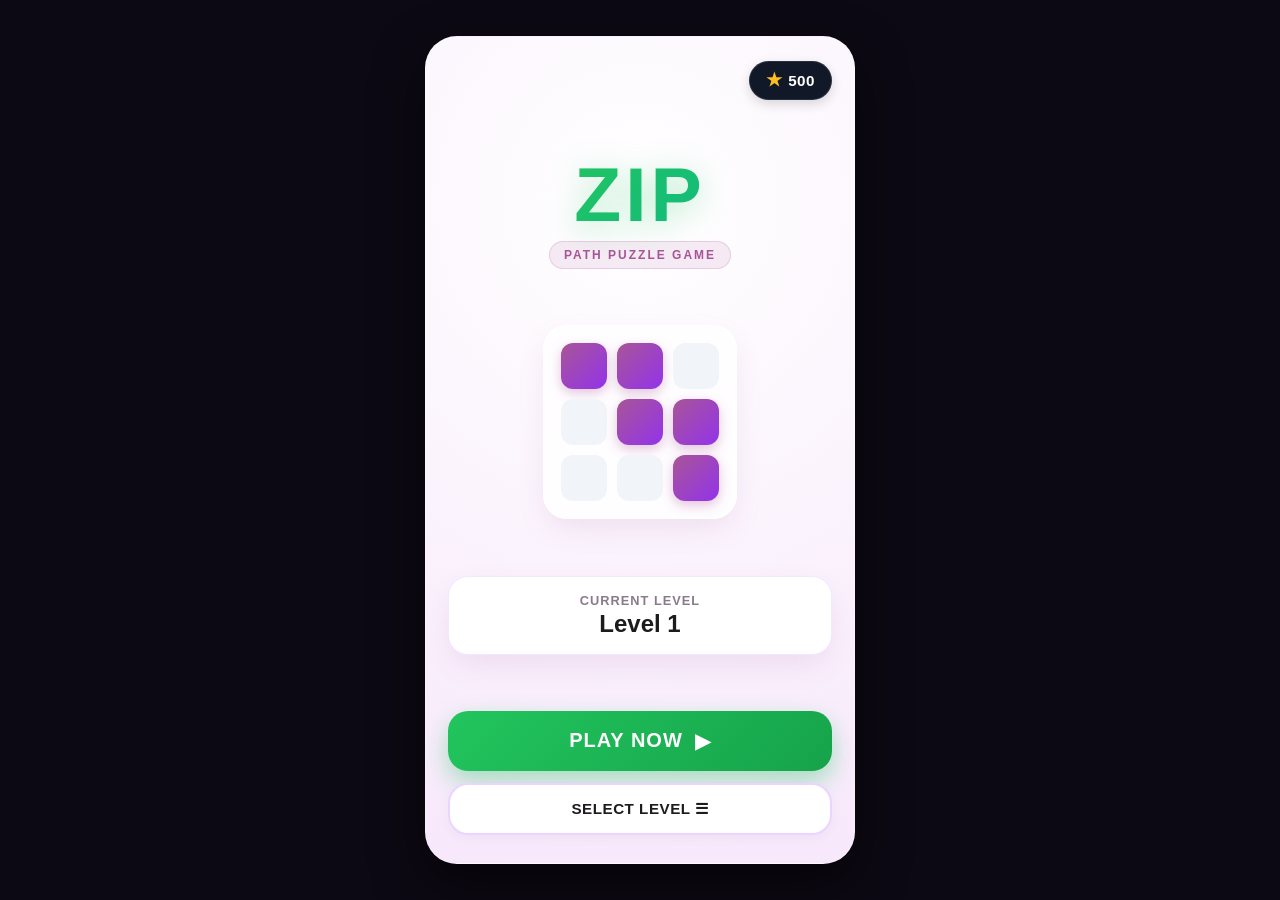
==== commit 77dfa37a: "Update index.html" ====
--- a/index.html
+++ b/index.html
@@ -1,128 +1,128 @@
-<!DOCTYPE html>
-<html lang="en">
-<head>
-  <meta charset="UTF-8">
-  <meta name="viewport" content="width=device-width, initial-scale=1.0, maximum-scale=1.0, user-scalable=no" />
-  <title>ZIP Path Puzzle Game</title>
-  <link rel="stylesheet" href="style.css">
-</head>
-<body>
+<!DOCTYPE html>  
+<html lang="en">  
+<head>  
+  <meta charset="UTF-8">  
+  <meta name="viewport" content="width=device-width, initial-scale=1.0, maximum-scale=1.0, user-scalable=no" />  
+  <title>ZIP Path Puzzle Game</title>  
+  <link rel="stylesheet" href="style.css">  
+</head>  
+<body>    
+<div class="mobile-frame">  
 
-  <div class="mobile-frame">
+  <!-- NOTIFICATION TOAST BANNER -->  
+  <div id="toast-banner" class="toast-notification">  
+    <span>⚠️</span>  
+    <span id="toast-msg">Level Incomplete!</span>  
+  </div>  
+
+  <!-- HOME SCREEN -->  
+  <div id="home-screen" class="screen active">  
+    <div class="home-body">  
+      <div class="home-top">  
+        <div class="coin-badge coin-display">500</div>  
+      </div>  
+      <div>  
+        <div class="home-logo">ZIP</div>  
+        <div class="home-tagline">PATH PUZZLE GAME</div>  
+      </div>  
+      <div class="home-illustration">  
+        <div class="mini-cell active-cell"></div>  
+        <div class="mini-cell active-cell"></div>  
+        <div class="mini-cell"></div>  
+        <div class="mini-cell"></div>  
+        <div class="mini-cell active-cell"></div>  
+        <div class="mini-cell active-cell"></div>  
+        <div class="mini-cell"></div>  
+        <div class="mini-cell"></div>  
+        <div class="mini-cell active-cell"></div>  
+      </div>  
+      <div class="progress-card">  
+        <div class="progress-card-title">Current Level</div>  
+        <div class="progress-card-level" id="home-level-label">Level 1</div>  
+      </div>  
+      <div class="home-buttons-group">  
+        <button class="btn-play-now" id="home-play-btn" type="button">  
+          <span>PLAY NOW</span>  
+          <span>▶</span>  
+        </button>  
+        <button class="btn-home-menu" id="home-menu-btn" type="button">SELECT LEVEL ☰</button>  
+      </div>  
+    </div>  
+  </div>  
+
+  <!-- LEVEL MENU SCREEN -->  
+  <div id="menu-screen" class="screen">  
+    <div class="top-bar">  
+      <button class="icon-btn" id="menu-back-btn">‹</button>  
+      <div style="font-weight: bold; font-size: 1rem;">Select Level</div>  
+      <div class="coin-badge coin-display">500</div>  
+    </div>  
+    <div class="jump-level-box">  
+      <input type="number" id="jump-input" placeholder="Enter Level (e.g. 105)" min="1">  
+      <button id="jump-btn">Go</button>  
+    </div>  
+    <div class="level-container">  
+      <div id="level-grid-menu" class="level-grid"></div>  
+    </div>  
+    <div class="pagination-bar">  
+      <button id="prev-page-btn">‹ Prev</button>  
+      <span id="page-info-label" style="font-weight:bold; font-size:0.8rem;">Page 1</span>  
+      <button id="next-page-btn">Next ›</button>  
+    </div>  
+  </div>  
+
+  <!-- GAME PLAY SCREEN -->  
+  <div id="game-screen" class="screen">  
+    <div class="top-bar">  
+      <button class="icon-btn" id="open-menu-btn" type="button">‹</button>  
+      <div class="top-bar-center">  
+        <div class="zip-logo-img">ZIP</div>  
+        <div class="level-subtitle" id="level-display">Level 1</div>  
+      </div>  
+      <div class="coin-badge coin-display">500</div>  
+    </div>  
     
-    <!-- NOTIFICATION TOAST BANNER -->
-    <div id="toast-banner" class="toast-notification">
-      <span>⚠️</span>
-      <span id="toast-msg">Level Incomplete!</span>
-    </div>
+    <div class="game-body">  
+      <div class="grid-container" id="grid-container">  
+        <svg class="svg-layer" id="svg-path-layer"></svg>  
+        <div id="grid" class="grid-board"></div>  
+      </div>  
+    </div>  
+    
+    <div class="action-container">  
+      <button class="btn-clean" id="clean-btn" type="button">  
+        <span>Clean</span>  
+        <span style="font-size:0.8rem;">↺</span>  
+      </button>  
+      <button class="btn-share" id="share-btn" type="button">  
+        <span>➔</span>  
+        <span>Share</span>  
+      </button>  
+    </div>  
+    
+    <div class="ad-banner">  
+      <div style="display:flex; align-items:center; gap:8px;">  
+        <div style="background:var(--coin-yellow); width:24px; height:24px; border-radius:50%; display:flex; align-items:center; justify-content:center; color:white; font-size:0.75rem;">★</div>  
+        <div>  
+          <div style="font-weight: bold; font-size: 0.75rem;">Remove ads</div>  
+          <div style="font-size: 0.65rem; color: #64748b;">Get rid of ads forever for $2.99</div>  
+        </div>  
+      </div>  
+    </div>  
+  </div>  
 
-    <!-- HOME SCREEN -->
-    <div id="home-screen" class="screen active">
-      <div class="home-body">
-        <div class="home-top">
-          <div class="coin-badge coin-display">322</div>
-        </div>
-        <div>
-          <div class="home-logo">ZIP</div>
-          <div class="home-tagline">PATH PUZZLE GAME</div>
-        </div>
-        <div class="home-illustration">
-          <div class="mini-cell active-cell"></div>
-          <div class="mini-cell active-cell"></div>
-          <div class="mini-cell"></div>
-          <div class="mini-cell"></div>
-          <div class="mini-cell active-cell"></div>
-          <div class="mini-cell active-cell"></div>
-          <div class="mini-cell"></div>
-          <div class="mini-cell"></div>
-          <div class="mini-cell active-cell"></div>
-        </div>
-        <div class="progress-card">
-          <div class="progress-card-title">Current Level</div>
-          <div class="progress-card-level" id="home-level-label">Level 1</div>
-        </div>
-        <div class="home-buttons-group">
-          <button class="btn-play-now" id="home-play-btn" type="button">
-            <span>PLAY NOW</span>
-            <span>▶</span>
-          </button>
-          <button class="btn-home-menu" id="home-menu-btn" type="button">SELECT LEVEL ☰</button>
-        </div>
-      </div>
-    </div>
+  <!-- WIN MODAL -->  
+  <div id="win-modal" class="modal">  
+    <div class="modal-card">  
+      <h2 style="color:var(--path-color)">Level Cleared! 🎉</h2>  
+      <p style="margin-top:8px; font-weight: 600; font-size:0.9rem;" id="win-msg">+10 Coins Earned!</p>  
+      <button class="btn-next" id="next-lvl-btn">Next Level ➔</button>  
+    </div>  
+  </div>  
 
-    <!-- LEVEL MENU SCREEN -->
-    <div id="menu-screen" class="screen">
-      <div class="top-bar">
-        <button class="icon-btn" id="menu-back-btn">‹</button>
-        <div style="font-weight: bold; font-size: 1rem;">Select Level</div>
-        <div class="coin-badge coin-display">322</div>
-      </div>
-      <div class="jump-level-box">
-        <input type="number" id="jump-input" placeholder="Enter Level (e.g. 105)" min="1">
-        <button id="jump-btn">Go</button>
-      </div>
-      <div class="level-container">
-        <div id="level-grid-menu" class="level-grid"></div>
-      </div>
-      <div class="pagination-bar">
-        <button id="prev-page-btn">‹ Prev</button>
-        <span id="page-info-label" style="font-weight:bold; font-size:0.8rem;">Page 1</span>
-        <button id="next-page-btn">Next ›</button>
-      </div>
-    </div>
+</div>  
 
-          <!-- GAME PLAY SCREEN -->
-      <div id="game-screen" class="screen">
-        <div class="top-bar">
-          <button class="icon-btn" id="open-menu-btn" type="button">‹</button>
-          <div class="top-bar-center">
-            <div class="zip-logo-img">ZIP</div>
-            <div class="level-subtitle" id="level-display">Level 1</div>
-          </div>
-          <div class="coin-badge coin-display">500</div>
-        </div>
-      
-        <div class="game-body">
-          <div class="grid-container" id="grid-container">
-            <svg class="svg-layer" id="svg-path-layer"></svg>
-            <div id="grid" class="grid-board"></div>
-          </div>
-        </div>
-      
-        <div class="action-container">
-          <button class="btn-clean" id="clean-btn" type="button">
-            <span>Clean</span>
-            <span style="font-size:0.8rem;">8 ★</span>
-          </button>
-          <button class="btn-share" id="share-btn" type="button">
-            <span>➔</span>
-            <span>Share</span>
-          </button>
-        </div>
-      
-        <div class="ad-banner">
-          <div style="display:flex; align-items:center; gap:8px;">
-            <div style="background:var(--coin-yellow); width:24px; height:24px; border-radius:50%; display:flex; align-items:center; justify-content:center; color:white; font-size:0.75rem;">★</div>
-            <div>
-              <div style="font-weight: bold; font-size: 0.75rem;">Remove ads</div>
-              <div style="font-size: 0.65rem; color: #64748b;">Get rid of ads forever for $2.99</div>
-            </div>
-          </div>
-        </div>
-      </div>
+<script src="script.js"></script>  
+</body>  
+</html>
 
-    <!-- WIN MODAL -->
-    <div id="win-modal" class="modal">
-      <div class="modal-card">
-        <h2 style="color:var(--path-color)">Level Cleared! 🎉</h2>
-        <p style="margin-top:8px; font-weight: 600; font-size:0.9rem;" id="win-msg">+10 Coins Earned!</p>
-        <button class="btn-next" id="next-lvl-btn">Next Level ➔</button>
-      </div>
-    </div>
-
-  </div>
-
-  <script src="script.js"></script>
-</body>
-</html>
